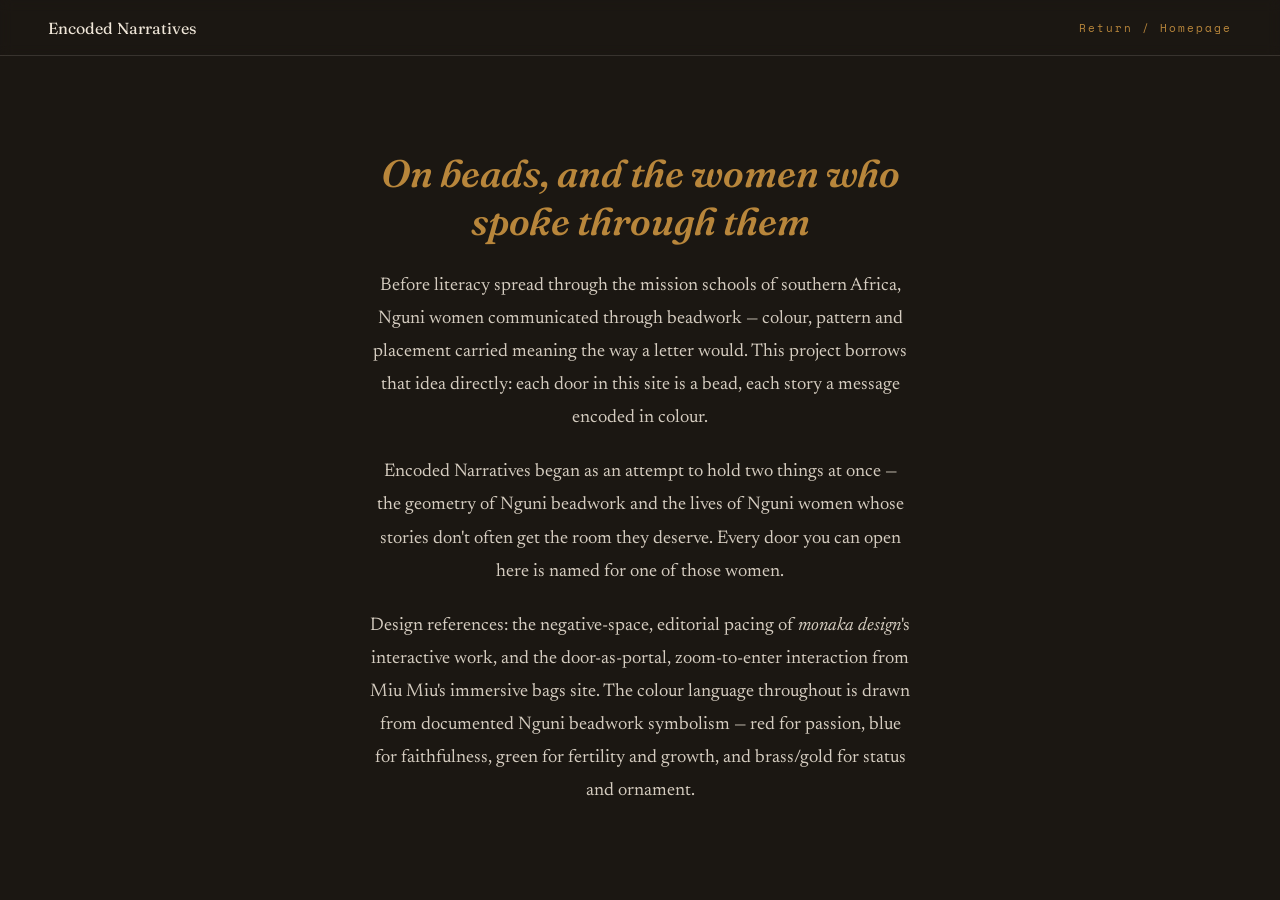
==== learn-more.html @ aef72f62 "first commit" ====
<!DOCTYPE html>
<html lang="en">
<head>
<meta charset="UTF-8">
<meta name="viewport" content="width=device-width, initial-scale=1.0">
<title>Encoded Narratives — Learn More</title>
<link rel="stylesheet" href="css/style.css">
</head>
<body class="learn-page">

  <div class="story-topbar">
    <div class="site-mark">Encoded Narratives</div>
    <a href="index.html" class="return-link">Return / Homepage</a>
  </div>

  <div class="learn-content">
    <div class="learn-inner">
      <h1>On beads, and the women who spoke through them</h1>

      <p>
        Before literacy spread through the mission schools of southern Africa,
        Nguni women communicated through beadwork — colour, pattern and
        placement carried meaning the way a letter would. This project
        borrows that idea directly: each door in this site is a bead, each
        story a message encoded in colour.
      </p>

      <p>
        <!-- Replace this paragraph with your own project statement: why
             you started this, what "encoded narratives" means to you, and
             which sources shaped your research. -->
        Encoded Narratives began as an attempt to hold two things at once —
        the geometry of Nguni beadwork and the lives of Nguni women whose
        stories don't often get the room they deserve. Every door you can
        open here is named for one of those women.
      </p>

      <p>
        Design references: the negative-space, editorial pacing of
        <em>monaka design</em>'s interactive work, and the door-as-portal,
        zoom-to-enter interaction from Miu Miu's immersive bags site. The
        colour language throughout is drawn from documented Nguni beadwork
        symbolism — red for passion, blue for faithfulness, green for
        fertility and growth, and brass/gold for status and ornament.
      </p>
    </div>
  </div>

</body>
</html>
---- css/style.css ----
/* ==========================================================================
   ENCODED NARRATIVES — core stylesheet
   Design tokens live at the top. Everything else is derived from them.
   ========================================================================== */

@import url('https://fonts.googleapis.com/css2?family=Fraunces:ital,opsz,wght@0,9..144,400;0,9..144,560;0,9..144,680;1,9..144,460&family=Newsreader:ital,wght@0,400;0,500;1,400&family=Space+Mono:wght@400;700&display=swap');

:root{
  /* ---- neutrals: parchment / hide / ink, not the generic AI cream+clay ---- */
  --ink:            #1b1712;
  --ink-soft:       #33291f;
  --parchment:      #efe6d8;
  --parchment-deep: #e2d5bd;
  --parchment-line: rgba(27, 23, 18, 0.14);
  --brass:          #b8863b;

  /* ---- accent colours, drawn from real Nguni beadwork symbolism ---- */
  --accent-red:   #a22c29;   /* passion / love */
  --accent-blue:  #26456f;   /* faithfulness / hope */
  --accent-gold:  #c68a2e;   /* status, brass ornament */
  --accent-green: #3c6b4b;   /* fertility / growth */

  /* active accent — swapped per door / per story via inline style or JS */
  --accent: var(--accent-red);
  --accent-soft: color-mix(in srgb, var(--accent) 16%, var(--parchment));

  --font-display: 'Fraunces', ui-serif, Georgia, serif;
  --font-body:    'Newsreader', ui-serif, Georgia, serif;
  --font-mono:    'Space Mono', ui-monospace, monospace;

  --ease: cubic-bezier(0.65, 0, 0.35, 1);
}

*, *::before, *::after{ box-sizing: border-box; }

html{ scroll-behavior: smooth; }

body{
  margin: 0;
  background: var(--parchment);
  color: var(--ink);
  font-family: var(--font-body);
  -webkit-font-smoothing: antialiased;
}

a{ color: inherit; text-decoration: none; }

.eyebrow{
  font-family: var(--font-mono);
  font-size: 0.72rem;
  letter-spacing: 0.22em;
  text-transform: uppercase;
}

button{
  font-family: inherit;
  background: none;
  border: none;
  cursor: pointer;
  color: inherit;
}

/* reduced motion: kill everything non-essential */
@media (prefers-reduced-motion: reduce){
  *, *::before, *::after{
    animation-duration: 0.01ms !important;
    animation-iteration-count: 1 !important;
    transition-duration: 0.01ms !important;
    scroll-behavior: auto !important;
  }
}

/* ==========================================================================
   HOMEPAGE — the hut
   ========================================================================== */

.hut-page{
  min-height: 100dvh;
  display: flex;
  flex-direction: column;
  align-items: center;
  justify-content: space-between;
  padding: clamp(1.5rem, 4vw, 3rem);
  position: relative;
  overflow: hidden;
}

.site-header{
  text-align: center;
}

.site-header .mark{
  font-family: var(--font-display);
  font-weight: 680;
  font-size: clamp(1.4rem, 3vw, 2rem);
  letter-spacing: 0.02em;
}

.site-header .eyebrow{
  margin-top: 0.35rem;
  color: var(--ink-soft);
}

/* ---- the hut + door composition ---- */
.hut-stage{
  flex: 1;
  width: 100%;
  display: flex;
  align-items: center;
  justify-content: center;
  gap: clamp(1rem, 5vw, 4rem);
  position: relative;
}

.nav-arrow{
  width: 3rem;
  height: 3rem;
  flex: none;
  border: 1px solid var(--parchment-line);
  border-radius: 50%;
  display: grid;
  place-items: center;
  transition: border-color 0.3s var(--ease), transform 0.2s var(--ease), background 0.3s var(--ease);
  z-index: 5;
}
.nav-arrow:hover{
  border-color: var(--accent);
  background: var(--accent-soft);
  transform: translateY(-2px);
}
.nav-arrow svg{ width: 1.1rem; height: 1.1rem; stroke: var(--ink); transition: stroke 0.3s var(--ease); }
.nav-arrow:hover svg{ stroke: var(--accent); }

.hut{
  position: relative;
  width: min(60vw, 460px);
  aspect-ratio: 4 / 3.4;
  transition: filter 0.4s var(--ease);
}

.hut-roof{
  position: absolute;
  top: 0; left: 50%;
  transform: translateX(-50%);
  width: 108%;
  height: 46%;
  background: var(--ink);
  clip-path: polygon(50% 0%, 100% 100%, 0% 100%);
}

/* beadwork frieze band along the roofline — repeating triangle motif */
.hut-roof::after{
  content: "";
  position: absolute;
  left: 50%; bottom: -0.6rem;
  transform: translateX(-50%);
  width: 62%;
  height: 0.6rem;
  background-image: linear-gradient(135deg, var(--accent) 25%, transparent 25%),
                     linear-gradient(225deg, var(--accent) 25%, transparent 25%);
  background-size: 1rem 0.6rem;
  background-position: 0 0, 0 0;
  opacity: 0.9;
  transition: background-image 0.4s var(--ease);
}

.hut-body{
  position: absolute;
  bottom: 0; left: 50%;
  transform: translateX(-50%);
  width: 84%;
  height: 58%;
  background: var(--ink-soft);
  border-radius: 4px 4px 10px 10px;
}

.door-wrap{
  position: absolute;
  bottom: 0; left: 50%;
  transform: translateX(-50%);
  width: 34%;
  height: 66%;
  z-index: 3;
}

.door{
  position: relative;
  width: 100%;
  height: 100%;
  background: var(--parchment);
  border-radius: 3px 3px 6px 6px;
  display: flex;
  align-items: flex-end;
  justify-content: center;
  padding-bottom: 1rem;
  border: 3px solid var(--accent);
  box-shadow: 0 0 0 6px rgba(0,0,0,0.02) inset;
  transition: border-color 0.5s var(--ease), transform 0.5s var(--ease), box-shadow 0.4s var(--ease);
}

.door:hover{ box-shadow: 0 0 0 6px var(--accent-soft) inset; }

.door .enter-label{
  font-family: var(--font-mono);
  font-size: 0.7rem;
  letter-spacing: 0.2em;
  color: var(--accent);
  transition: color 0.5s var(--ease);
}

/* vertical beadwork trim running down each side of the door */
.door::before, .door::after{
  content: "";
  position: absolute;
  top: 0.5rem; bottom: 0.5rem;
  width: 0.4rem;
  background-image: repeating-linear-gradient(
    to bottom,
    var(--accent) 0, var(--accent) 0.4rem,
    transparent 0.4rem, transparent 0.8rem
  );
  transition: background-image 0.5s var(--ease);
}
.door::before{ left: 0.5rem; }
.door::after{ right: 0.5rem; }

.story-caption{
  text-align: center;
  min-height: 4.5rem;
}
.story-caption .figure-name{
  font-family: var(--font-display);
  font-style: italic;
  font-size: clamp(1.1rem, 2.4vw, 1.5rem);
  color: var(--accent);
  transition: color 0.5s var(--ease);
}
.story-caption .figure-blurb{
  margin-top: 0.35rem;
  font-size: 0.95rem;
  color: var(--ink-soft);
  max-width: 32ch;
  margin-inline: auto;
}

.site-footer{ text-align: center; }
.learn-more-link{
  font-family: var(--font-mono);
  font-size: 0.72rem;
  letter-spacing: 0.2em;
  border-bottom: 1px solid var(--parchment-line);
  padding-bottom: 0.15rem;
  transition: border-color 0.3s var(--ease), color 0.3s var(--ease);
}
.learn-more-link:hover{ border-color: var(--ink); }

/* ---- the "walk through the door" transition overlay ---- */
.door-overlay{
  position: fixed;
  inset: 0;
  background: var(--accent);
  opacity: 0;
  pointer-events: none;
  z-index: 50;
  transition: opacity 0.55s var(--ease);
}
.hut-page.is-entering .door-overlay{ opacity: 1; pointer-events: all; }
.hut-page.is-entering .hut-stage{
  transform: scale(2.4);
  opacity: 0;
}
.hut-page.is-entering .hut-stage{
  transition: transform 0.6s var(--ease), opacity 0.5s var(--ease) 0.1s;
}
.hut-page.is-entering .site-header,
.hut-page.is-entering .site-footer{
  transition: opacity 0.35s var(--ease);
  opacity: 0;
}

/* ==========================================================================
   STORY PAGE
   ========================================================================== */

.story-page{ background: var(--parchment); }

.story-topbar{
  position: sticky;
  top: 0;
  z-index: 10;
  display: flex;
  align-items: center;
  justify-content: space-between;
  padding: 1.1rem clamp(1.25rem, 4vw, 3rem);
  background: color-mix(in srgb, var(--parchment) 88%, transparent);
  backdrop-filter: blur(6px);
  border-bottom: 1px solid var(--parchment-line);
}
.story-topbar .story-title{
  font-family: var(--font-display);
  font-weight: 560;
  font-size: clamp(1rem, 2vw, 1.25rem);
}
.story-topbar .return-link{
  font-family: var(--font-mono);
  font-size: 0.7rem;
  letter-spacing: 0.18em;
  color: var(--accent);
}

.story-layout{
  display: grid;
  grid-template-columns: 1fr 1fr;
  min-height: calc(100dvh - 60px);
}

@media (max-width: 860px){
  .story-layout{ grid-template-columns: 1fr; }
}

/* left column: sticky scroll-driven illustration */
.story-visual{
  order: 1;
  position: sticky;
  top: 60px;
  height: calc(100dvh - 60px);
  display: flex;
  align-items: center;
  justify-content: center;
  background: var(--ink);
  overflow: hidden;
}
@media (max-width: 860px){
  .story-visual{ position: relative; top: 0; height: 60vh; order: -1; }
}

.motif-frame{
  position: relative;
  width: min(60%, 320px);
  aspect-ratio: 1;
}
.motif-frame svg{
  position: absolute;
  inset: 0;
  width: 100%; height: 100%;
  color: var(--accent);
  opacity: 0;
  transform: scale(0.85);
  transition: opacity 0.7s var(--ease), transform 0.7s var(--ease);
}
.motif-frame svg.is-visible{
  opacity: 1;
  transform: scale(1);
}

/* right column: the text, chapter by chapter */
.story-text{
  order: 2;
  padding: clamp(1.5rem, 6vw, 5rem);
  padding-top: clamp(2rem, 8vw, 6rem);
}

.story-chapter{
  max-width: 56ch;
  margin: 0 0 clamp(5rem, 20vh, 11rem);
  opacity: 0.25;
  transform: translateY(14px);
  transition: opacity 0.6s var(--ease), transform 0.6s var(--ease);
}
.story-chapter:last-child{ margin-bottom: clamp(2rem, 8vh, 4rem); }
.story-chapter.is-visible{ opacity: 1; transform: translateY(0); }

.story-chapter .chapter-index{
  font-family: var(--font-mono);
  font-size: 0.7rem;
  letter-spacing: 0.18em;
  color: var(--accent);
  display: block;
  margin-bottom: 0.75rem;
}
.story-chapter p{
  font-size: clamp(1.05rem, 1.6vw, 1.2rem);
  line-height: 1.75;
  margin: 0;
}

.story-nextprev{
  display: flex;
  justify-content: space-between;
  gap: 1rem;
  padding: 2rem clamp(1.5rem, 6vw, 5rem) 4rem;
  border-top: 1px solid var(--parchment-line);
  font-family: var(--font-mono);
  font-size: 0.72rem;
  letter-spacing: 0.14em;
}
.story-nextprev a{ color: var(--accent); }

/* ==========================================================================
   LEARN MORE PAGE
   ========================================================================== */

.learn-page{
  min-height: 100dvh;
  background: var(--ink);
  color: var(--parchment);
  display: flex;
  flex-direction: column;
}

.learn-page .story-topbar{
  background: transparent;
  border-bottom: 1px solid rgba(239,230,216,0.14);
}
.learn-page .story-topbar .return-link{ color: var(--brass); }
.learn-page .story-topbar .site-mark{
  font-family: var(--font-display);
  font-size: 1rem;
}

.learn-content{
  flex: 1;
  display: flex;
  align-items: center;
  justify-content: center;
  padding: clamp(2rem, 8vw, 5rem);
}

.learn-inner{
  max-width: 60ch;
  text-align: center;
}
.learn-inner h1{
  font-family: var(--font-display);
  font-weight: 560;
  font-style: italic;
  font-size: clamp(1.6rem, 4vw, 2.4rem);
  margin: 0 0 1.5rem;
  color: var(--brass);
}
.learn-inner p{
  font-size: clamp(1rem, 1.6vw, 1.15rem);
  line-height: 1.8;
  margin: 0 0 1.3rem;
  color: rgba(239,230,216,0.88);
}
.learn-inner p:last-of-type{ margin-bottom: 0; }
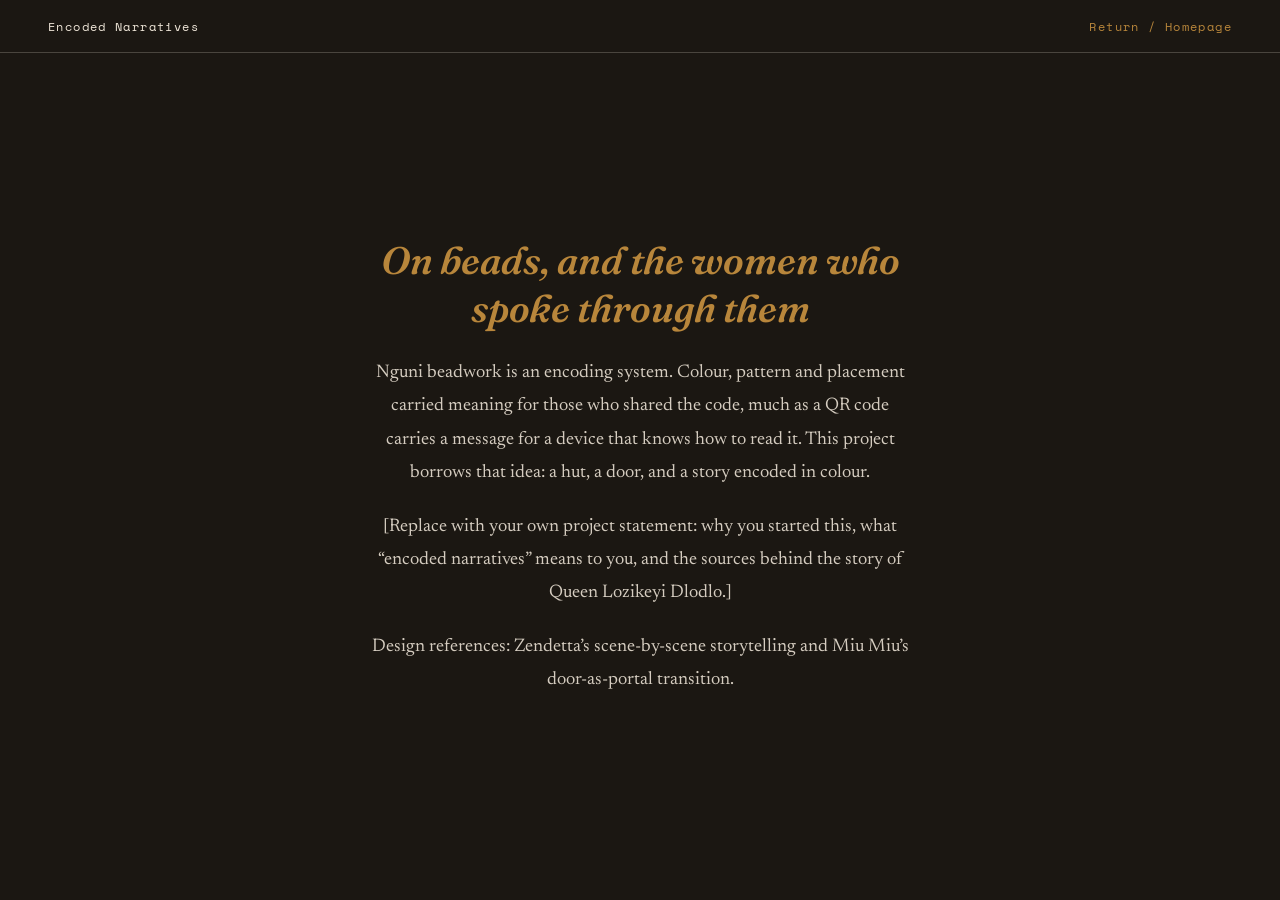
==== commit 1b0481b1: "New Version Lozikeyi" ====
--- a/learn-more.html
+++ b/learn-more.html
@@ -2,49 +2,20 @@
 <html lang="en">
 <head>
 <meta charset="UTF-8">
-<meta name="viewport" content="width=device-width, initial-scale=1.0">
-<title>Encoded Narratives — Learn More</title>
+<meta name="viewport" content="width=device-width, initial-scale=1">
+<title>Learn more · Encoded Narratives</title>
+<link rel="preconnect" href="https://fonts.googleapis.com"><link rel="preconnect" href="https://fonts.gstatic.com" crossorigin><link href="https://fonts.googleapis.com/css2?family=Fraunces:ital,opsz,wght@0,9..144,560;0,9..144,680;1,9..144,460&family=Newsreader:ital,wght@0,400;0,500;1,400&family=Space+Mono:wght@400;700&display=swap" rel="stylesheet">
 <link rel="stylesheet" href="css/style.css">
 </head>
 <body class="learn-page">
-
-  <div class="story-topbar">
-    <div class="site-mark">Encoded Narratives</div>
-    <a href="index.html" class="return-link">Return / Homepage</a>
-  </div>
-
-  <div class="learn-content">
+  <div class="learn-top"><a href="index.html">Encoded Narratives</a><a href="index.html">Return / Homepage</a></div>
+  <div class="learn-body">
     <div class="learn-inner">
       <h1>On beads, and the women who spoke through them</h1>
-
-      <p>
-        Before literacy spread through the mission schools of southern Africa,
-        Nguni women communicated through beadwork — colour, pattern and
-        placement carried meaning the way a letter would. This project
-        borrows that idea directly: each door in this site is a bead, each
-        story a message encoded in colour.
-      </p>
-
-      <p>
-        <!-- Replace this paragraph with your own project statement: why
-             you started this, what "encoded narratives" means to you, and
-             which sources shaped your research. -->
-        Encoded Narratives began as an attempt to hold two things at once —
-        the geometry of Nguni beadwork and the lives of Nguni women whose
-        stories don't often get the room they deserve. Every door you can
-        open here is named for one of those women.
-      </p>
-
-      <p>
-        Design references: the negative-space, editorial pacing of
-        <em>monaka design</em>'s interactive work, and the door-as-portal,
-        zoom-to-enter interaction from Miu Miu's immersive bags site. The
-        colour language throughout is drawn from documented Nguni beadwork
-        symbolism — red for passion, blue for faithfulness, green for
-        fertility and growth, and brass/gold for status and ornament.
-      </p>
+      <p>Nguni beadwork is an encoding system. Colour, pattern and placement carried meaning for those who shared the code, much as a QR code carries a message for a device that knows how to read it. This project borrows that idea: a hut, a door, and a story encoded in colour.</p>
+      <p>[Replace with your own project statement: why you started this, what “encoded narratives” means to you, and the sources behind the story of Queen Lozikeyi Dlodlo.]</p>
+      <p>Design references: Zendetta’s scene-by-scene storytelling and Miu Miu’s door-as-portal transition.</p>
     </div>
   </div>
-
 </body>
 </html>
--- a/css/style.css
+++ b/css/style.css
@@ -1,447 +1,163 @@
 /* ==========================================================================
-   ENCODED NARRATIVES — core stylesheet
-   Design tokens live at the top. Everything else is derived from them.
+   ENCODED NARRATIVES
    ========================================================================== */
-
-@import url('https://fonts.googleapis.com/css2?family=Fraunces:ital,opsz,wght@0,9..144,400;0,9..144,560;0,9..144,680;1,9..144,460&family=Newsreader:ital,wght@0,400;0,500;1,400&family=Space+Mono:wght@400;700&display=swap');
-
 :root{
-  /* ---- neutrals: parchment / hide / ink, not the generic AI cream+clay ---- */
-  --ink:            #1b1712;
-  --ink-soft:       #33291f;
-  --parchment:      #efe6d8;
-  --parchment-deep: #e2d5bd;
-  --parchment-line: rgba(27, 23, 18, 0.14);
-  --brass:          #b8863b;
-
-  /* ---- accent colours, drawn from real Nguni beadwork symbolism ---- */
-  --accent-red:   #a22c29;   /* passion / love */
-  --accent-blue:  #26456f;   /* faithfulness / hope */
-  --accent-gold:  #c68a2e;   /* status, brass ornament */
-  --accent-green: #3c6b4b;   /* fertility / growth */
-
-  /* active accent — swapped per door / per story via inline style or JS */
-  --accent: var(--accent-red);
-  --accent-soft: color-mix(in srgb, var(--accent) 16%, var(--parchment));
-
-  --font-display: 'Fraunces', ui-serif, Georgia, serif;
-  --font-body:    'Newsreader', ui-serif, Georgia, serif;
-  --font-mono:    'Space Mono', ui-monospace, monospace;
-
-  --ease: cubic-bezier(0.65, 0, 0.35, 1);
+  --ink:#1b1712; --ink-soft:#33291f; --parchment:#efe6d8; --brass:#b8863b;
+  --accent:#3c6b4b; --accent-lit:#7fb592;
+  --font-display:'Fraunces',ui-serif,Georgia,serif;
+  --font-body:'Newsreader',ui-serif,Georgia,serif;
+  --font-mono:'Space Mono',ui-monospace,monospace;
+  --ease:cubic-bezier(.65,0,.35,1);
+  --ui:#efe6d8; --ui-dim:rgba(239,230,216,.62); --ui-line:rgba(239,230,216,.22);
 }
-
-*, *::before, *::after{ box-sizing: border-box; }
-
-html{ scroll-behavior: smooth; }
-
-body{
-  margin: 0;
-  background: var(--parchment);
-  color: var(--ink);
-  font-family: var(--font-body);
-  -webkit-font-smoothing: antialiased;
-}
-
-a{ color: inherit; text-decoration: none; }
-
-.eyebrow{
-  font-family: var(--font-mono);
-  font-size: 0.72rem;
-  letter-spacing: 0.22em;
-  text-transform: uppercase;
-}
-
-button{
-  font-family: inherit;
-  background: none;
-  border: none;
-  cursor: pointer;
-  color: inherit;
-}
-
-/* reduced motion: kill everything non-essential */
-@media (prefers-reduced-motion: reduce){
-  *, *::before, *::after{
-    animation-duration: 0.01ms !important;
-    animation-iteration-count: 1 !important;
-    transition-duration: 0.01ms !important;
-    scroll-behavior: auto !important;
-  }
+*,*::before,*::after{box-sizing:border-box}
+html{scroll-behavior:auto}
+body{margin:0;background:var(--ink);color:var(--parchment);font-family:var(--font-body);-webkit-font-smoothing:antialiased}
+a{color:inherit;text-decoration:none}
+button{font:inherit;color:inherit;background:none;border:0;cursor:pointer;padding:0}
+:focus-visible{outline:2px solid var(--accent-lit);outline-offset:3px}
+@media (prefers-reduced-motion:reduce){
+  *,*::before,*::after{animation-duration:.01ms!important;animation-iteration-count:1!important;transition-duration:.01ms!important}
 }
 
 /* ==========================================================================
-   HOMEPAGE — the hut
+   HOMEPAGE: the hut and its door
    ========================================================================== */
-
-.hut-page{
-  min-height: 100dvh;
-  display: flex;
-  flex-direction: column;
-  align-items: center;
-  justify-content: space-between;
-  padding: clamp(1.5rem, 4vw, 3rem);
-  position: relative;
-  overflow: hidden;
-}
-
-.site-header{
-  text-align: center;
-}
-
-.site-header .mark{
-  font-family: var(--font-display);
-  font-weight: 680;
-  font-size: clamp(1.4rem, 3vw, 2rem);
-  letter-spacing: 0.02em;
-}
-
-.site-header .eyebrow{
-  margin-top: 0.35rem;
-  color: var(--ink-soft);
-}
-
-/* ---- the hut + door composition ---- */
-.hut-stage{
-  flex: 1;
-  width: 100%;
-  display: flex;
-  align-items: center;
-  justify-content: center;
-  gap: clamp(1rem, 5vw, 4rem);
-  position: relative;
-}
-
-.nav-arrow{
-  width: 3rem;
-  height: 3rem;
-  flex: none;
-  border: 1px solid var(--parchment-line);
-  border-radius: 50%;
-  display: grid;
-  place-items: center;
-  transition: border-color 0.3s var(--ease), transform 0.2s var(--ease), background 0.3s var(--ease);
-  z-index: 5;
-}
-.nav-arrow:hover{
-  border-color: var(--accent);
-  background: var(--accent-soft);
-  transform: translateY(-2px);
-}
-.nav-arrow svg{ width: 1.1rem; height: 1.1rem; stroke: var(--ink); transition: stroke 0.3s var(--ease); }
-.nav-arrow:hover svg{ stroke: var(--accent); }
-
-.hut{
-  position: relative;
-  width: min(60vw, 460px);
-  aspect-ratio: 4 / 3.4;
-  transition: filter 0.4s var(--ease);
-}
-
-.hut-roof{
-  position: absolute;
-  top: 0; left: 50%;
-  transform: translateX(-50%);
-  width: 108%;
-  height: 46%;
-  background: var(--ink);
-  clip-path: polygon(50% 0%, 100% 100%, 0% 100%);
-}
-
-/* beadwork frieze band along the roofline — repeating triangle motif */
-.hut-roof::after{
-  content: "";
-  position: absolute;
-  left: 50%; bottom: -0.6rem;
-  transform: translateX(-50%);
-  width: 62%;
-  height: 0.6rem;
-  background-image: linear-gradient(135deg, var(--accent) 25%, transparent 25%),
-                     linear-gradient(225deg, var(--accent) 25%, transparent 25%);
-  background-size: 1rem 0.6rem;
-  background-position: 0 0, 0 0;
-  opacity: 0.9;
-  transition: background-image 0.4s var(--ease);
-}
-
-.hut-body{
-  position: absolute;
-  bottom: 0; left: 50%;
-  transform: translateX(-50%);
-  width: 84%;
-  height: 58%;
-  background: var(--ink-soft);
-  border-radius: 4px 4px 10px 10px;
-}
-
-.door-wrap{
-  position: absolute;
-  bottom: 0; left: 50%;
-  transform: translateX(-50%);
-  width: 34%;
-  height: 66%;
-  z-index: 3;
-}
-
-.door{
-  position: relative;
-  width: 100%;
-  height: 100%;
-  background: var(--parchment);
-  border-radius: 3px 3px 6px 6px;
-  display: flex;
-  align-items: flex-end;
-  justify-content: center;
-  padding-bottom: 1rem;
-  border: 3px solid var(--accent);
-  box-shadow: 0 0 0 6px rgba(0,0,0,0.02) inset;
-  transition: border-color 0.5s var(--ease), transform 0.5s var(--ease), box-shadow 0.4s var(--ease);
-}
-
-.door:hover{ box-shadow: 0 0 0 6px var(--accent-soft) inset; }
-
-.door .enter-label{
-  font-family: var(--font-mono);
-  font-size: 0.7rem;
-  letter-spacing: 0.2em;
-  color: var(--accent);
-  transition: color 0.5s var(--ease);
-}
-
-/* vertical beadwork trim running down each side of the door */
-.door::before, .door::after{
-  content: "";
-  position: absolute;
-  top: 0.5rem; bottom: 0.5rem;
-  width: 0.4rem;
-  background-image: repeating-linear-gradient(
-    to bottom,
-    var(--accent) 0, var(--accent) 0.4rem,
-    transparent 0.4rem, transparent 0.8rem
-  );
-  transition: background-image 0.5s var(--ease);
-}
-.door::before{ left: 0.5rem; }
-.door::after{ right: 0.5rem; }
-
-.story-caption{
-  text-align: center;
-  min-height: 4.5rem;
-}
-.story-caption .figure-name{
-  font-family: var(--font-display);
-  font-style: italic;
-  font-size: clamp(1.1rem, 2.4vw, 1.5rem);
-  color: var(--accent);
-  transition: color 0.5s var(--ease);
-}
-.story-caption .figure-blurb{
-  margin-top: 0.35rem;
-  font-size: 0.95rem;
-  color: var(--ink-soft);
-  max-width: 32ch;
-  margin-inline: auto;
-}
-
-.site-footer{ text-align: center; }
-.learn-more-link{
-  font-family: var(--font-mono);
-  font-size: 0.72rem;
-  letter-spacing: 0.2em;
-  border-bottom: 1px solid var(--parchment-line);
-  padding-bottom: 0.15rem;
-  transition: border-color 0.3s var(--ease), color 0.3s var(--ease);
-}
-.learn-more-link:hover{ border-color: var(--ink); }
-
-/* ---- the "walk through the door" transition overlay ---- */
-.door-overlay{
-  position: fixed;
-  inset: 0;
-  background: var(--accent);
-  opacity: 0;
-  pointer-events: none;
-  z-index: 50;
-  transition: opacity 0.55s var(--ease);
-}
-.hut-page.is-entering .door-overlay{ opacity: 1; pointer-events: all; }
-.hut-page.is-entering .hut-stage{
-  transform: scale(2.4);
-  opacity: 0;
-}
-.hut-page.is-entering .hut-stage{
-  transition: transform 0.6s var(--ease), opacity 0.5s var(--ease) 0.1s;
-}
-.hut-page.is-entering .site-header,
-.hut-page.is-entering .site-footer{
-  transition: opacity 0.35s var(--ease);
-  opacity: 0;
-}
+.hut-page{min-height:100dvh;display:flex;flex-direction:column;align-items:center;justify-content:space-between;
+  padding:clamp(1.5rem,4vw,3rem);background:#efe6d8;color:var(--ink);overflow:hidden;position:relative}
+.hut-page .mark{font-family:var(--font-display);font-weight:650;font-size:clamp(1.5rem,3.2vw,2.2rem);text-align:center}
+.hut-page .sub{font-family:var(--font-mono);font-size:.72rem;letter-spacing:.16em;text-align:center;margin-top:.4rem;color:var(--ink-soft)}
+.hut-stage{flex:1;width:100%;display:grid;place-items:center}
+.hut{position:relative;width:min(62vw,440px);aspect-ratio:4/3.4}
+.hut-roof{position:absolute;top:0;left:50%;transform:translateX(-50%);width:108%;height:46%;background:var(--ink);clip-path:polygon(50% 0,100% 100%,0 100%)}
+.hut-roof::after{content:"";position:absolute;left:50%;bottom:-.6rem;transform:translateX(-50%);width:62%;height:.6rem;
+  background:linear-gradient(135deg,var(--accent) 25%,transparent 25%),linear-gradient(225deg,var(--accent) 25%,transparent 25%);background-size:1rem .6rem}
+.hut-body{position:absolute;bottom:0;left:50%;transform:translateX(-50%);width:84%;height:58%;background:var(--ink-soft);border-radius:4px 4px 10px 10px}
+.door{position:absolute;bottom:0;left:50%;transform:translateX(-50%);width:34%;height:66%;background:#efe6d8;border:3px solid var(--accent);
+  border-radius:3px 3px 6px 6px;display:flex;align-items:flex-end;justify-content:center;padding-bottom:1rem;cursor:pointer;transition:box-shadow .4s var(--ease)}
+.door:hover{box-shadow:inset 0 0 0 6px rgba(60,107,75,.18)}
+.door span{font-family:var(--font-mono);font-size:.72rem;letter-spacing:.2em;color:var(--accent)}
+.door::before,.door::after{content:"";position:absolute;top:.5rem;bottom:.5rem;width:.4rem;
+  background:repeating-linear-gradient(to bottom,var(--accent) 0,var(--accent) .4rem,transparent .4rem,transparent .8rem)}
+.door::before{left:.5rem}.door::after{right:.5rem}
+.hut-caption{text-align:center;min-height:4.2rem}
+.hut-caption .name{font-family:var(--font-display);font-style:italic;font-size:clamp(1.2rem,2.6vw,1.6rem);color:var(--accent)}
+.hut-caption .blurb{margin:.35rem auto 0;max-width:34ch;color:var(--ink-soft)}
+.hut-foot a{font-family:var(--font-mono);font-size:.72rem;letter-spacing:.18em;border-bottom:1px solid rgba(27,23,18,.3)}
+.door-overlay{position:fixed;inset:0;background:var(--accent);opacity:0;pointer-events:none;z-index:50;transition:opacity .55s var(--ease)}
+.hut-page.is-entering .door-overlay{opacity:1;pointer-events:all}
+.hut-page.is-entering .hut-stage{transform:scale(2.4);opacity:0;transition:transform .6s var(--ease),opacity .5s var(--ease) .1s}
+.hut-page.is-entering header,.hut-page.is-entering .hut-caption,.hut-page.is-entering .hut-foot{opacity:0;transition:opacity .3s}
 
 /* ==========================================================================
-   STORY PAGE
+   STORY STAGE
    ========================================================================== */
+.story-page{background:var(--ink)}
+.story-page.intro-open{overflow:hidden}
+.story-page.has-cursor,.story-page.has-cursor button,.story-page.has-cursor a{cursor:none}
+#stage{position:fixed;inset:0;overflow:hidden;touch-action:pan-y;cursor:grab}
+.dragging #stage{cursor:grabbing}
+#spacer{width:1px;pointer-events:none}
 
-.story-page{ background: var(--parchment); }
+.scene{position:absolute;inset:0;pointer-events:none;visibility:hidden;color:var(--txt)}
+.scene[data-tone=dark]{--txt:#efe6d8}
+.scene[data-tone=light]{--txt:#1b1712}
+.scene .mood-bg{position:absolute;inset:0;background:var(--mood)}
+.layer{position:absolute;inset:0;will-change:transform}
+img[hidden]{display:none!important}
+.layer img{width:100%;height:100%;object-fit:cover;display:block}
+.piece{position:absolute;opacity:0;will-change:transform,opacity}
+.piece img{width:100%;height:auto;display:block}
+.piece.float .inner{animation:drift 6s ease-in-out infinite alternate}
+@keyframes drift{to{transform:translateY(-14px) rotate(2deg)}}
 
-.story-topbar{
-  position: sticky;
-  top: 0;
-  z-index: 10;
-  display: flex;
-  align-items: center;
-  justify-content: space-between;
-  padding: 1.1rem clamp(1.25rem, 4vw, 3rem);
-  background: color-mix(in srgb, var(--parchment) 88%, transparent);
-  backdrop-filter: blur(6px);
-  border-bottom: 1px solid var(--parchment-line);
-}
-.story-topbar .story-title{
-  font-family: var(--font-display);
-  font-weight: 560;
-  font-size: clamp(1rem, 2vw, 1.25rem);
-}
-.story-topbar .return-link{
-  font-family: var(--font-mono);
-  font-size: 0.7rem;
-  letter-spacing: 0.18em;
-  color: var(--accent);
-}
+/* placeholders: shown only where a drawing hasn't been added yet */
+.ph{font-family:var(--font-mono);font-size:.68rem;line-height:1.5;letter-spacing:.06em;text-align:center;padding:.8rem;
+  border:1.5px dashed currentColor;opacity:.5;display:grid;place-items:center;color:var(--txt)}
+.layer .ph{position:absolute;left:46%;top:14%;width:48%;height:40%}
+.layer.fg .ph{left:4%;top:60%;width:30%;height:20%}
+.piece .ph{aspect-ratio:4/5;width:100%}
 
-.story-layout{
-  display: grid;
-  grid-template-columns: 1fr 1fr;
-  min-height: calc(100dvh - 60px);
-}
+.scrim{position:absolute;inset:0;background:linear-gradient(to top,color-mix(in srgb,var(--mood) 92%,transparent) 0%,color-mix(in srgb,var(--mood) 70%,transparent) 28%,transparent 62%)}
+.scene[data-art=C] .scrim{display:none}
+.tint{position:absolute;inset:0;background:#000;opacity:0}
+.flash{position:absolute;inset:0;background:#fff;opacity:0}
+.rings{position:absolute;inset:0}
+.rings i{position:absolute;left:50%;top:60%;width:40vmin;height:40vmin;margin:-20vmin 0 0 -20vmin;border:2px solid var(--accent-lit);border-radius:50%;opacity:0}
 
-@media (max-width: 860px){
-  .story-layout{ grid-template-columns: 1fr; }
-}
+.caption{position:absolute;left:clamp(1.25rem,7vw,6rem);bottom:clamp(4.5rem,13vh,8rem);width:min(36rem,86vw)}
+.cap-eyebrow{font-family:var(--font-mono);font-size:.7rem;letter-spacing:.14em;opacity:.7;margin-bottom:.7rem}
+.caption h2{font-family:var(--font-display);font-weight:680;font-size:clamp(1.7rem,4vw,3rem);line-height:1.05;margin:0 0 1rem}
+.cap-text p{margin:0 0 .8em;font-size:clamp(1rem,1.45vw,1.18rem);line-height:1.62}
+.cap-text .sent{transition:opacity .2s}
+.counter{margin-top:1rem;font-family:var(--font-display);font-weight:680;font-size:clamp(2rem,5vw,3.4rem);line-height:1}
+.counter small{display:block;font-family:var(--font-mono);font-weight:400;font-size:.7rem;letter-spacing:.12em;margin-top:.4rem;opacity:.7}
+.listen-cc-off .caption{opacity:0!important}
 
-/* left column: sticky scroll-driven illustration */
-.story-visual{
-  order: 1;
-  position: sticky;
-  top: 60px;
-  height: calc(100dvh - 60px);
-  display: flex;
-  align-items: center;
-  justify-content: center;
-  background: var(--ink);
-  overflow: hidden;
-}
-@media (max-width: 860px){
-  .story-visual{ position: relative; top: 0; height: 60vh; order: -1; }
-}
+.route{position:absolute;inset:0;width:100%;height:100%}
+.route path{fill:none;stroke:var(--accent);stroke-width:4;stroke-linecap:round;stroke-linejoin:round;stroke-dasharray:1;stroke-dashoffset:1}
+.route-dot{position:absolute;width:.8rem;height:.8rem;margin:-.4rem;border-radius:50%;background:var(--accent);opacity:0;transition:opacity .3s}
+.route-dot span{position:absolute;left:1.1rem;top:-.1rem;white-space:nowrap;font-family:var(--font-mono);font-size:.72rem;letter-spacing:.08em;color:var(--txt)}
+.route-dot.on{opacity:1}
 
-.motif-frame{
-  position: relative;
-  width: min(60%, 320px);
-  aspect-ratio: 1;
-}
-.motif-frame svg{
-  position: absolute;
-  inset: 0;
-  width: 100%; height: 100%;
-  color: var(--accent);
-  opacity: 0;
-  transform: scale(0.85);
-  transition: opacity 0.7s var(--ease), transform 0.7s var(--ease);
-}
-.motif-frame svg.is-visible{
-  opacity: 1;
-  transform: scale(1);
-}
+/* chrome: top bar, marker, bottom bar */
+.topbar,.bottombar{position:fixed;left:0;right:0;z-index:20;display:flex;align-items:center;gap:1.4rem;padding:1rem clamp(1rem,3vw,2rem);color:var(--ui);font-family:var(--font-mono);font-size:.72rem;letter-spacing:.1em;transition:color .5s}
+.topbar{top:0}.bottombar{bottom:0}
+.tb-right{margin-left:auto}
+.topbar button,.topbar a,.bottombar button{padding:.35rem 0;border-bottom:1px solid transparent}
+.topbar button:hover,.topbar a:hover,.bottombar button:hover{border-color:var(--ui)}
+.topbar [aria-pressed=true]{border-color:var(--ui)}
+.seg{display:flex;gap:1rem}
+#narrNote{opacity:.75;margin:0 auto 0 0}
+#sceneCount{margin-left:auto;opacity:.6}
+body[data-tone=dark]{--ui:#efe6d8}
+body[data-tone=light]{--ui:#1b1712}
 
-/* right column: the text, chapter by chapter */
-.story-text{
-  order: 2;
-  padding: clamp(1.5rem, 6vw, 5rem);
-  padding-top: clamp(2rem, 8vw, 6rem);
-}
+#marker{position:fixed;right:clamp(1rem,2.4vw,2rem);top:50%;transform:translateY(-50%);z-index:20;display:flex;flex-direction:column;align-items:flex-end;gap:.8rem;color:var(--ui);transition:color .5s;pointer-events:none}
+#mLabel{font-family:var(--font-mono);font-size:.72rem;letter-spacing:.1em;text-align:right;max-width:11rem}
+#mTrack{position:relative;width:2px;height:38vh;background:color-mix(in srgb,var(--ui) 25%,transparent)}
+#mFill{position:absolute;left:0;top:0;width:2px;height:0;background:var(--ui)}
+#mBead{position:absolute;left:50%;top:0;width:.75rem;height:.75rem;margin:-.375rem 0 0 -.375rem;border-radius:50%;background:var(--accent-lit);border:2px solid var(--ui)}
+#mTrack b{position:absolute;left:-4px;width:10px;height:2px;background:var(--ui)}
 
-.story-chapter{
-  max-width: 56ch;
-  margin: 0 0 clamp(5rem, 20vh, 11rem);
-  opacity: 0.25;
-  transform: translateY(14px);
-  transition: opacity 0.6s var(--ease), transform 0.6s var(--ease);
-}
-.story-chapter:last-child{ margin-bottom: clamp(2rem, 8vh, 4rem); }
-.story-chapter.is-visible{ opacity: 1; transform: translateY(0); }
+/* chapters overlay */
+.overlay{position:fixed;inset:0;z-index:40;background:rgba(27,23,18,.96);color:var(--parchment);display:grid;place-items:center;padding:2rem;overflow:auto}
+.overlay[hidden]{display:none}
+.ch-list{display:grid;gap:1.2rem;width:min(40rem,100%)}
+.ch-item{text-align:left;padding:1.2rem 1.4rem;border:1px solid var(--ui-line);border-left:4px solid var(--accent-lit);transition:background .3s}
+.ch-item:hover{background:rgba(239,230,216,.07)}
+.ch-item .n{font-family:var(--font-mono);font-size:.7rem;letter-spacing:.14em;opacity:.7}
+.ch-item .t{font-family:var(--font-display);font-size:1.5rem;font-weight:650;margin:.2rem 0}
+.ch-item .p{font-family:var(--font-mono);font-size:.72rem;opacity:.7}
+.ch-item .b{margin-top:.5rem;color:var(--ui-dim)}
+.overlay .close{position:absolute;top:1.2rem;right:1.6rem;font-family:var(--font-mono);font-size:.78rem;letter-spacing:.1em}
 
-.story-chapter .chapter-index{
-  font-family: var(--font-mono);
-  font-size: 0.7rem;
-  letter-spacing: 0.18em;
-  color: var(--accent);
-  display: block;
-  margin-bottom: 0.75rem;
-}
-.story-chapter p{
-  font-size: clamp(1.05rem, 1.6vw, 1.2rem);
-  line-height: 1.75;
-  margin: 0;
-}
+/* intro gate */
+.intro{position:fixed;inset:0;z-index:60;background:var(--ink);color:var(--parchment);display:grid;place-items:center;text-align:center;padding:2rem;transition:opacity .7s var(--ease)}
+.intro.gone{opacity:0;pointer-events:none}
+.intro h1{font-family:var(--font-display);font-weight:700;font-size:clamp(2.6rem,9vw,6rem);margin:0;line-height:1}
+.intro .sub{font-family:var(--font-mono);font-size:.78rem;letter-spacing:.16em;margin:1rem 0 2.6rem;color:var(--brass)}
+.choices{display:grid;grid-template-columns:repeat(2,minmax(0,16rem));gap:1.2rem;justify-content:center}
+.choice{text-align:left;padding:1.3rem;border:1px solid var(--ui-line);transition:background .3s,border-color .3s}
+.choice:hover{background:rgba(239,230,216,.08);border-color:var(--accent-lit)}
+.choice b{display:block;font-family:var(--font-display);font-size:1.5rem;margin-bottom:.4rem}
+.choice span{color:var(--ui-dim);font-size:.98rem;line-height:1.5}
+.intro .hint{margin-top:2rem;font-family:var(--font-mono);font-size:.72rem;letter-spacing:.1em;opacity:.6}
+@media (max-width:640px){.choices{grid-template-columns:1fr}.topbar{gap:.8rem;flex-wrap:wrap}#marker{display:none}}
 
-.story-nextprev{
-  display: flex;
-  justify-content: space-between;
-  gap: 1rem;
-  padding: 2rem clamp(1.5rem, 6vw, 5rem) 4rem;
-  border-top: 1px solid var(--parchment-line);
-  font-family: var(--font-mono);
-  font-size: 0.72rem;
-  letter-spacing: 0.14em;
-}
-.story-nextprev a{ color: var(--accent); }
+/* cursor: a ring with a short trail of beads */
+.cursor-ring,.cursor-bead{position:fixed;left:0;top:0;pointer-events:none;z-index:70;border-radius:50%}
+.cursor-ring{width:2.2rem;height:2.2rem;margin:-1.1rem;border:1.5px solid var(--accent-lit);box-shadow:0 0 0 1px rgba(0,0,0,.15);transition:width .25s,height .25s,margin .25s,background .25s}
+.cursor-ring.hot{width:3.2rem;height:3.2rem;margin:-1.6rem;background:rgba(127,181,146,.18)}
+.cursor-bead{width:.42rem;height:.42rem;margin:-.21rem;background:var(--accent-lit);opacity:calc(.8 - var(--k)*.12)}
 
 /* ==========================================================================
-   LEARN MORE PAGE
+   LEARN MORE
    ========================================================================== */
-
-.learn-page{
-  min-height: 100dvh;
-  background: var(--ink);
-  color: var(--parchment);
-  display: flex;
-  flex-direction: column;
-}
-
-.learn-page .story-topbar{
-  background: transparent;
-  border-bottom: 1px solid rgba(239,230,216,0.14);
-}
-.learn-page .story-topbar .return-link{ color: var(--brass); }
-.learn-page .story-topbar .site-mark{
-  font-family: var(--font-display);
-  font-size: 1rem;
-}
-
-.learn-content{
-  flex: 1;
-  display: flex;
-  align-items: center;
-  justify-content: center;
-  padding: clamp(2rem, 8vw, 5rem);
-}
-
-.learn-inner{
-  max-width: 60ch;
-  text-align: center;
-}
-.learn-inner h1{
-  font-family: var(--font-display);
-  font-weight: 560;
-  font-style: italic;
-  font-size: clamp(1.6rem, 4vw, 2.4rem);
-  margin: 0 0 1.5rem;
-  color: var(--brass);
-}
-.learn-inner p{
-  font-size: clamp(1rem, 1.6vw, 1.15rem);
-  line-height: 1.8;
-  margin: 0 0 1.3rem;
-  color: rgba(239,230,216,0.88);
-}
-.learn-inner p:last-of-type{ margin-bottom: 0; }
+.learn-page{min-height:100dvh;display:flex;flex-direction:column}
+.learn-top{display:flex;justify-content:space-between;padding:1.1rem clamp(1.25rem,4vw,3rem);border-bottom:1px solid var(--ui-line);font-family:var(--font-mono);font-size:.72rem;letter-spacing:.12em}
+.learn-top a:last-child{color:var(--brass)}
+.learn-body{flex:1;display:grid;place-items:center;padding:clamp(2rem,8vw,5rem)}
+.learn-inner{max-width:60ch;text-align:center}
+.learn-inner h1{font-family:var(--font-display);font-style:italic;font-weight:560;font-size:clamp(1.6rem,4vw,2.4rem);color:var(--brass);margin:0 0 1.5rem}
+.learn-inner p{font-size:clamp(1rem,1.6vw,1.15rem);line-height:1.8;margin:0 0 1.3rem;color:rgba(239,230,216,.88)}
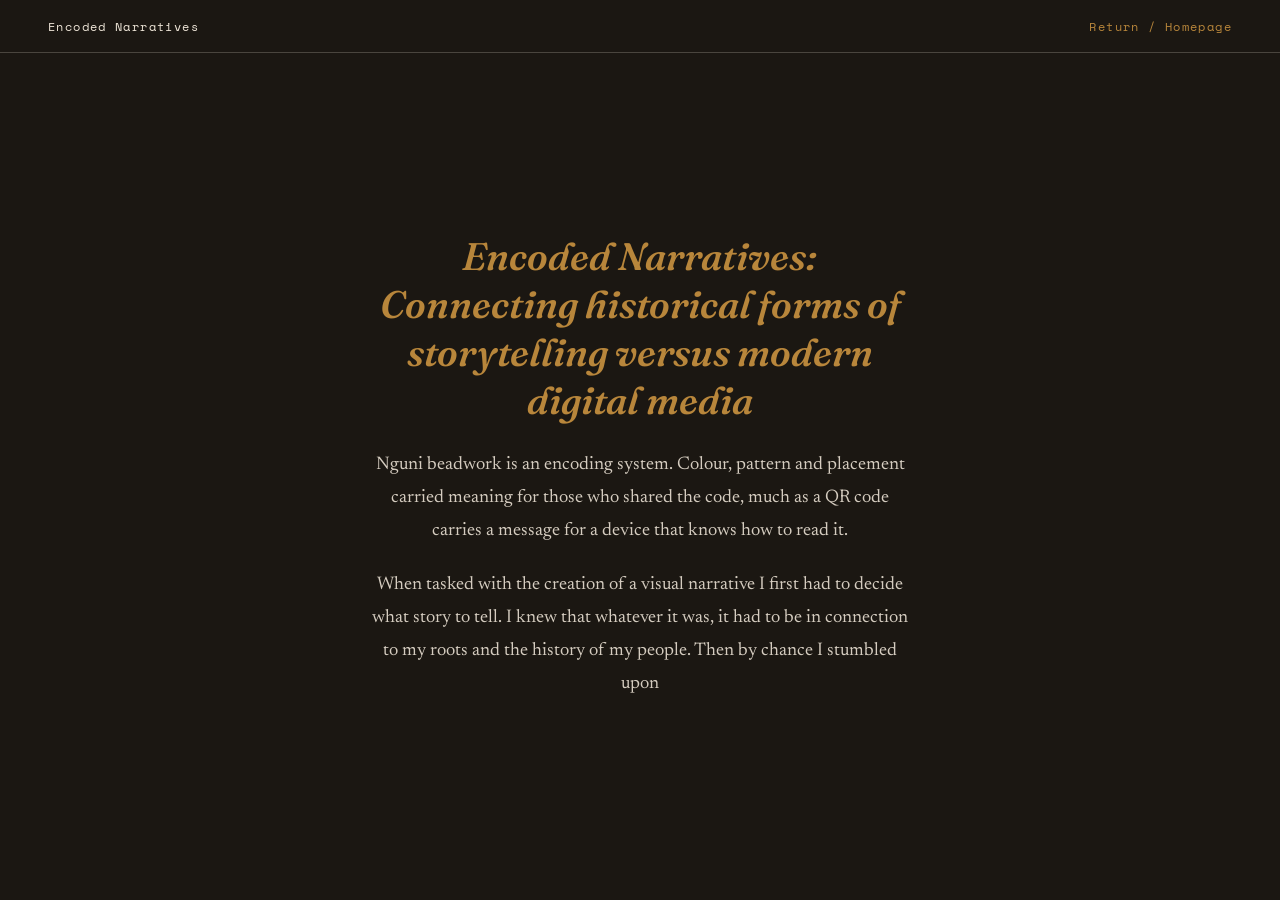
==== commit 12cb1ac8: "learn more" ====
--- a/learn-more.html
+++ b/learn-more.html
@@ -11,10 +11,10 @@
   <div class="learn-top"><a href="index.html">Encoded Narratives</a><a href="index.html">Return / Homepage</a></div>
   <div class="learn-body">
     <div class="learn-inner">
-      <h1>On beads, and the women who spoke through them</h1>
-      <p>Nguni beadwork is an encoding system. Colour, pattern and placement carried meaning for those who shared the code, much as a QR code carries a message for a device that knows how to read it. This project borrows that idea: a hut, a door, and a story encoded in colour.</p>
-      <p>[Replace with your own project statement: why you started this, what “encoded narratives” means to you, and the sources behind the story of Queen Lozikeyi Dlodlo.]</p>
-      <p>Design references: Zendetta’s scene-by-scene storytelling and Miu Miu’s door-as-portal transition.</p>
+      <h1>Encoded Narratives: Connecting historical forms of storytelling versus modern digital media</h1>
+      <p>Nguni beadwork is an encoding system. Colour, pattern and placement carried meaning for those who shared the code, much as a QR code carries a message for a device that knows how to read it.</p>
+      <p>When tasked with the creation of a visual narrative I first had to decide what story to tell. I knew that whatever it was, it had to be in connection to my roots and the history of my people. Then by chance I stumbled upon 
+      <p></p>
     </div>
   </div>
 </body>
--- a/css/style.css
+++ b/css/style.css
@@ -28,25 +28,24 @@
 .hut-page .mark{font-family:var(--font-display);font-weight:650;font-size:clamp(1.5rem,3.2vw,2.2rem);text-align:center}
 .hut-page .sub{font-family:var(--font-mono);font-size:.72rem;letter-spacing:.16em;text-align:center;margin-top:.4rem;color:var(--ink-soft)}
 .hut-stage{flex:1;width:100%;display:grid;place-items:center}
-.hut{position:relative;width:min(62vw,440px);aspect-ratio:4/3.4}
-.hut-roof{position:absolute;top:0;left:50%;transform:translateX(-50%);width:108%;height:46%;background:var(--ink);clip-path:polygon(50% 0,100% 100%,0 100%)}
-.hut-roof::after{content:"";position:absolute;left:50%;bottom:-.6rem;transform:translateX(-50%);width:62%;height:.6rem;
-  background:linear-gradient(135deg,var(--accent) 25%,transparent 25%),linear-gradient(225deg,var(--accent) 25%,transparent 25%);background-size:1rem .6rem}
-.hut-body{position:absolute;bottom:0;left:50%;transform:translateX(-50%);width:84%;height:58%;background:var(--ink-soft);border-radius:4px 4px 10px 10px}
-.door{position:absolute;bottom:0;left:50%;transform:translateX(-50%);width:34%;height:66%;background:#efe6d8;border:3px solid var(--accent);
-  border-radius:3px 3px 6px 6px;display:flex;align-items:flex-end;justify-content:center;padding-bottom:1rem;cursor:pointer;transition:box-shadow .4s var(--ease)}
-.door:hover{box-shadow:inset 0 0 0 6px rgba(60,107,75,.18)}
+.hut{--hut-h:min(clamp(400px,calc(100dvh - 19rem),720px),calc((100vw - 3rem) / 0.6606));position:relative;height:var(--hut-h);width:calc(var(--hut-h) * 0.6606)}
+.hut-art{position:absolute;inset:0;transform-origin:47.79% 70.03%}
+.hut-art img{display:block;width:100%;height:100%;user-select:none;pointer-events:none}
+/* the door: an invisible hotspot over the drawn doorway (positions are % of the drawing) */
+.door{position:absolute;left:28.16%;top:55.74%;width:39.28%;height:28.57%;
+  border-radius:50% 50% 0 0 / 30% 30% 0 0;cursor:pointer;display:flex;align-items:flex-end;justify-content:center;padding-bottom:.9rem;
+  transition:background .35s var(--ease),box-shadow .35s var(--ease)}
+.door:hover,.door:focus-visible{background:rgba(60,107,75,.16);box-shadow:inset 0 0 0 2px var(--accent)}
 .door span{font-family:var(--font-mono);font-size:.72rem;letter-spacing:.2em;color:var(--accent)}
-.door::before,.door::after{content:"";position:absolute;top:.5rem;bottom:.5rem;width:.4rem;
-  background:repeating-linear-gradient(to bottom,var(--accent) 0,var(--accent) .4rem,transparent .4rem,transparent .8rem)}
-.door::before{left:.5rem}.door::after{right:.5rem}
 .hut-caption{text-align:center;min-height:4.2rem}
 .hut-caption .name{font-family:var(--font-display);font-style:italic;font-size:clamp(1.2rem,2.6vw,1.6rem);color:var(--accent)}
 .hut-caption .blurb{margin:.35rem auto 0;max-width:34ch;color:var(--ink-soft)}
 .hut-foot a{font-family:var(--font-mono);font-size:.72rem;letter-spacing:.18em;border-bottom:1px solid rgba(27,23,18,.3)}
 .door-overlay{position:fixed;inset:0;background:var(--accent);opacity:0;pointer-events:none;z-index:50;transition:opacity .55s var(--ease)}
 .hut-page.is-entering .door-overlay{opacity:1;pointer-events:all}
-.hut-page.is-entering .hut-stage{transform:scale(2.4);opacity:0;transition:transform .6s var(--ease),opacity .5s var(--ease) .1s}
+.hut-art{transition:transform .65s var(--ease)}
+.hut-page.is-entering .hut-art{transform:scale(7)}
+.hut-page.is-entering .hut-stage{opacity:0;transition:opacity .35s var(--ease) .3s}
 .hut-page.is-entering header,.hut-page.is-entering .hut-caption,.hut-page.is-entering .hut-foot{opacity:0;transition:opacity .3s}
 
 /* ==========================================================================
@@ -63,17 +62,19 @@
 .scene[data-tone=dark]{--txt:#efe6d8}
 .scene[data-tone=light]{--txt:#1b1712}
 .scene .mood-bg{position:absolute;inset:0;background:var(--mood)}
-.layer{position:absolute;inset:0;will-change:transform}
+.layer{position:absolute;inset:0}
 img[hidden]{display:none!important}
 .layer img{width:100%;height:100%;object-fit:cover;display:block}
+.chwash{position:absolute;inset:0;background:var(--mood)}
 .piece{position:absolute;opacity:0;will-change:transform,opacity}
-.piece img{width:100%;height:auto;display:block}
+.piece img{width:100%;height:auto;display:block;max-width:none}
 .piece.float .inner{animation:drift 6s ease-in-out infinite alternate}
 @keyframes drift{to{transform:translateY(-14px) rotate(2deg)}}
 
 /* placeholders: shown only where a drawing hasn't been added yet */
 .ph{font-family:var(--font-mono);font-size:.68rem;line-height:1.5;letter-spacing:.06em;text-align:center;padding:.8rem;
   border:1.5px dashed currentColor;opacity:.5;display:grid;place-items:center;color:var(--txt)}
+.ph .fname{display:block;margin-top:.55rem;font-weight:700;letter-spacing:.02em;word-break:break-all}
 .layer .ph{position:absolute;left:46%;top:14%;width:48%;height:40%}
 .layer.fg .ph{left:4%;top:60%;width:30%;height:20%}
 .piece .ph{aspect-ratio:4/5;width:100%}
@@ -86,6 +87,7 @@
 .rings i{position:absolute;left:50%;top:60%;width:40vmin;height:40vmin;margin:-20vmin 0 0 -20vmin;border:2px solid var(--accent-lit);border-radius:50%;opacity:0}
 
 .caption{position:absolute;left:clamp(1.25rem,7vw,6rem);bottom:clamp(4.5rem,13vh,8rem);width:min(36rem,86vw)}
+.cap-brk{font-family:var(--font-mono);font-size:.8rem;letter-spacing:.35em;color:var(--accent-lit);margin-bottom:1.1rem}
 .cap-eyebrow{font-family:var(--font-mono);font-size:.7rem;letter-spacing:.14em;opacity:.7;margin-bottom:.7rem}
 .caption h2{font-family:var(--font-display);font-weight:680;font-size:clamp(1.7rem,4vw,3rem);line-height:1.05;margin:0 0 1rem}
 .cap-text p{margin:0 0 .8em;font-size:clamp(1rem,1.45vw,1.18rem);line-height:1.62}
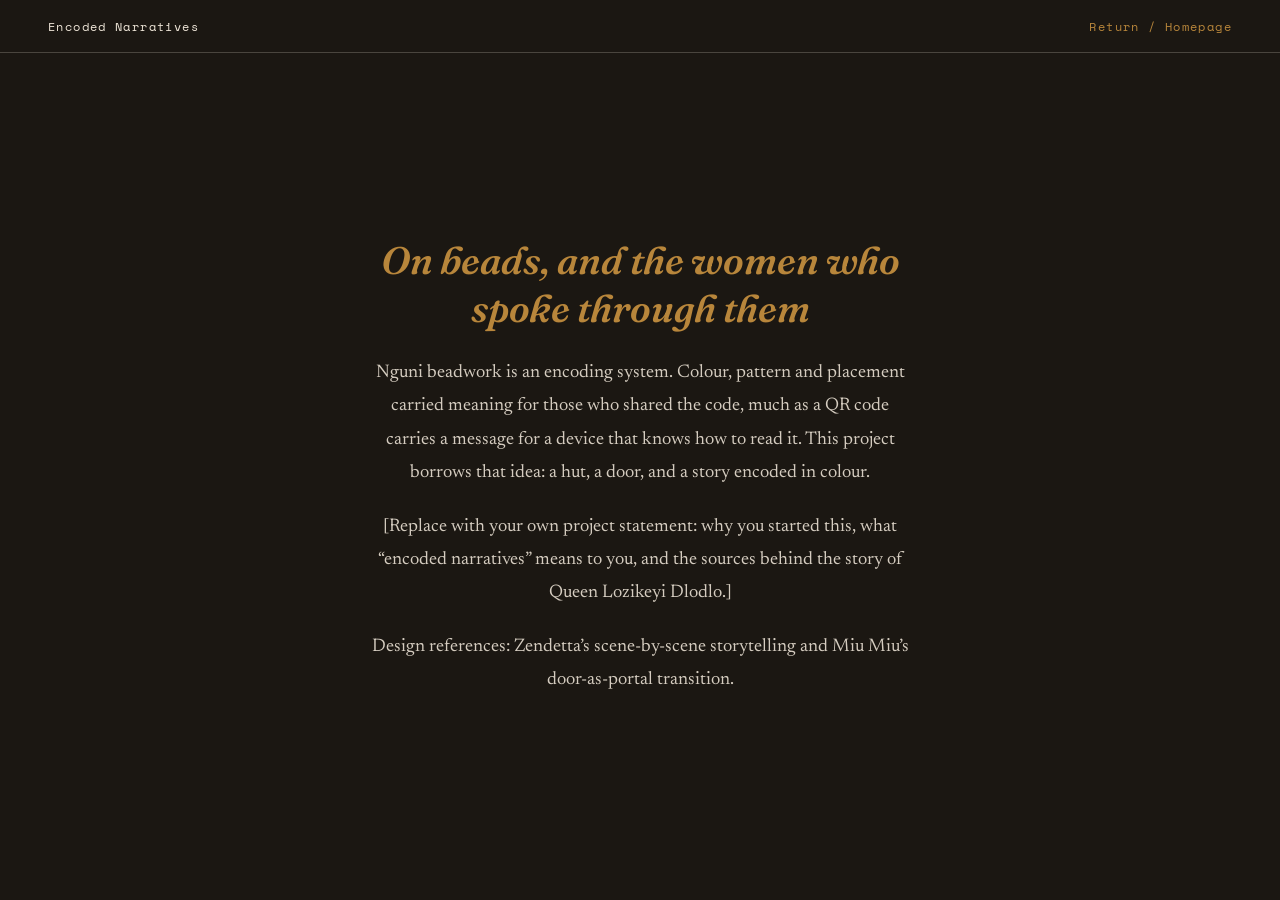
==== commit 5b08682f: "changes" ====
--- a/learn-more.html
+++ b/learn-more.html
@@ -11,10 +11,10 @@
   <div class="learn-top"><a href="index.html">Encoded Narratives</a><a href="index.html">Return / Homepage</a></div>
   <div class="learn-body">
     <div class="learn-inner">
-      <h1>Encoded Narratives: Connecting historical forms of storytelling versus modern digital media</h1>
-      <p>Nguni beadwork is an encoding system. Colour, pattern and placement carried meaning for those who shared the code, much as a QR code carries a message for a device that knows how to read it.</p>
-      <p>When tasked with the creation of a visual narrative I first had to decide what story to tell. I knew that whatever it was, it had to be in connection to my roots and the history of my people. Then by chance I stumbled upon 
-      <p></p>
+      <h1>On beads, and the women who spoke through them</h1>
+      <p>Nguni beadwork is an encoding system. Colour, pattern and placement carried meaning for those who shared the code, much as a QR code carries a message for a device that knows how to read it. This project borrows that idea: a hut, a door, and a story encoded in colour.</p>
+      <p>[Replace with your own project statement: why you started this, what “encoded narratives” means to you, and the sources behind the story of Queen Lozikeyi Dlodlo.]</p>
+      <p>Design references: Zendetta’s scene-by-scene storytelling and Miu Miu’s door-as-portal transition.</p>
     </div>
   </div>
 </body>
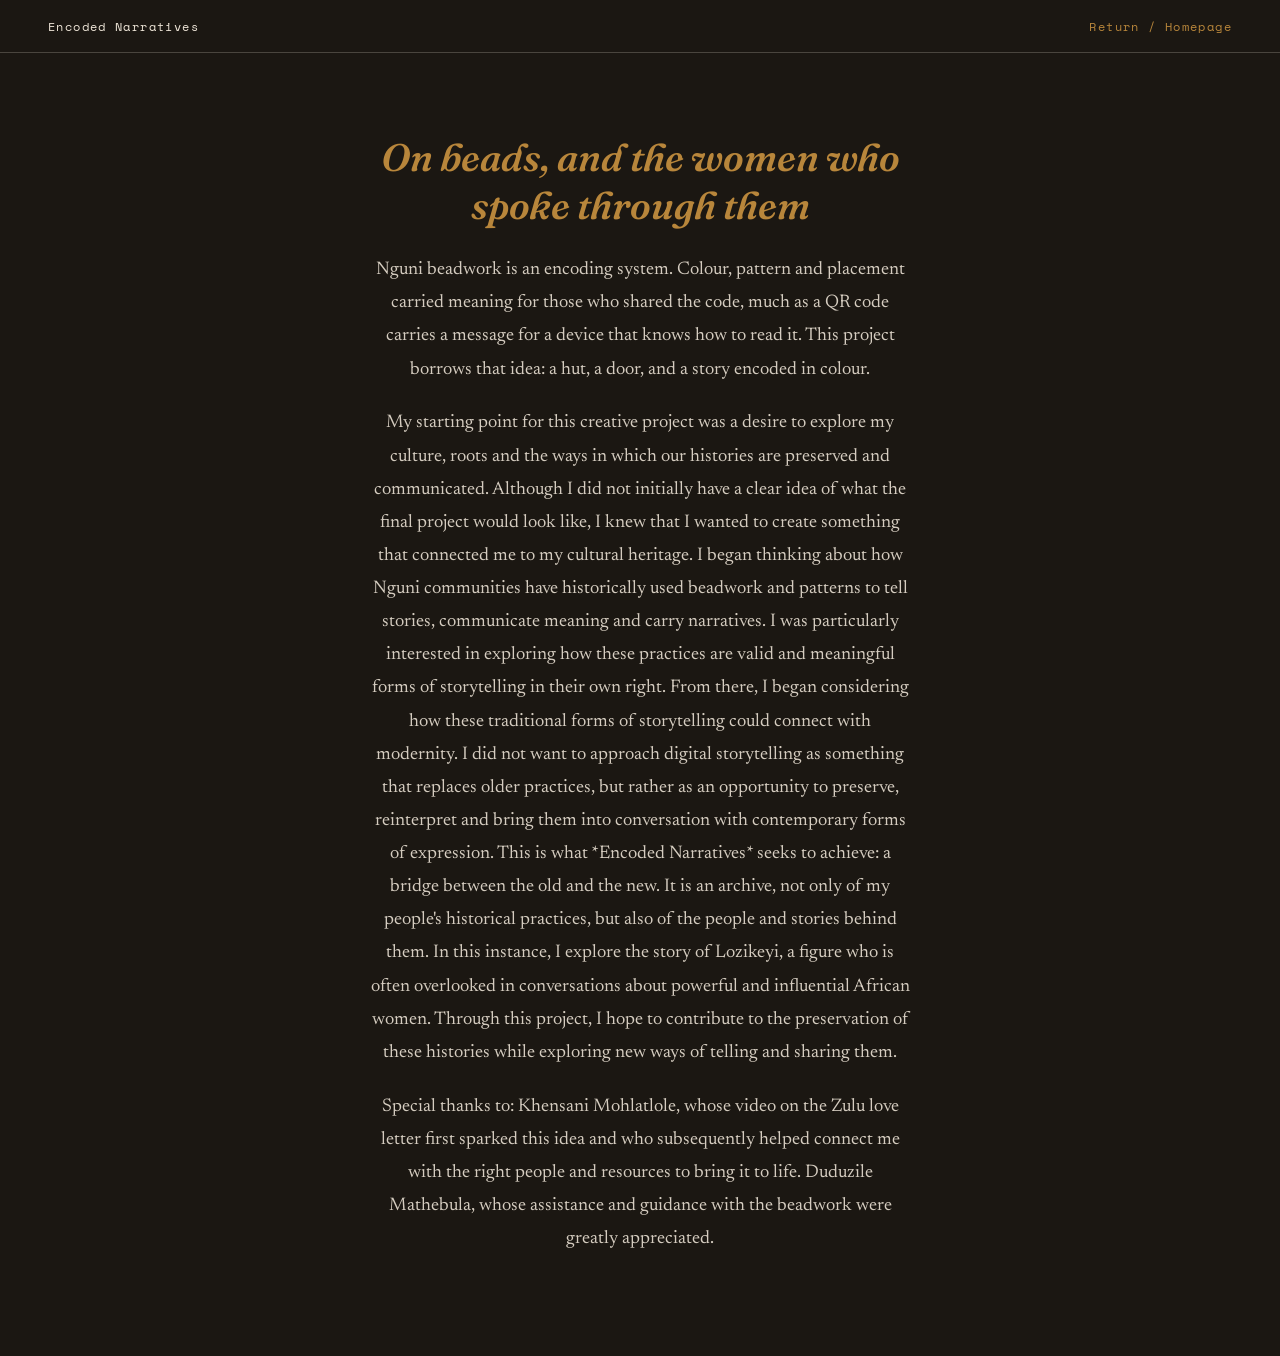
==== commit 83e93321: "learn more" ====
--- a/learn-more.html
+++ b/learn-more.html
@@ -13,8 +13,17 @@
     <div class="learn-inner">
       <h1>On beads, and the women who spoke through them</h1>
       <p>Nguni beadwork is an encoding system. Colour, pattern and placement carried meaning for those who shared the code, much as a QR code carries a message for a device that knows how to read it. This project borrows that idea: a hut, a door, and a story encoded in colour.</p>
-      <p>[Replace with your own project statement: why you started this, what “encoded narratives” means to you, and the sources behind the story of Queen Lozikeyi Dlodlo.]</p>
-      <p>Design references: Zendetta’s scene-by-scene storytelling and Miu Miu’s door-as-portal transition.</p>
+      <p>My starting point for this creative project was a desire to explore my culture, roots and the ways in which our histories are preserved and communicated. Although I did not initially have a clear idea of what the final project would look like, I knew that I wanted to create something that connected me to my cultural heritage.
+
+I began thinking about how Nguni communities have historically used beadwork and patterns to tell stories, communicate meaning and carry narratives. I was particularly interested in exploring how these practices are valid and meaningful forms of storytelling in their own right. From there, I began considering how these traditional forms of storytelling could connect with modernity. I did not want to approach digital storytelling as something that replaces older practices, but rather as an opportunity to preserve, reinterpret and bring them into conversation with contemporary forms of expression.
+
+This is what *Encoded Narratives* seeks to achieve: a bridge between the old and the new. It is an archive, not only of my people's historical practices, but also of the people and stories behind them. In this instance, I explore the story of Lozikeyi, a figure who is often overlooked in conversations about powerful and influential African women. Through this project, I hope to contribute to the preservation of these histories while exploring new ways of telling and sharing them.
+<p>
+      <p>Special thanks to:
+
+Khensani Mohlatlole, whose video on the Zulu love letter first sparked this idea and who subsequently helped connect me with the right people and resources to bring it to life.
+
+Duduzile Mathebula, whose assistance and guidance with the beadwork were greatly appreciated.</p>
     </div>
   </div>
 </body>
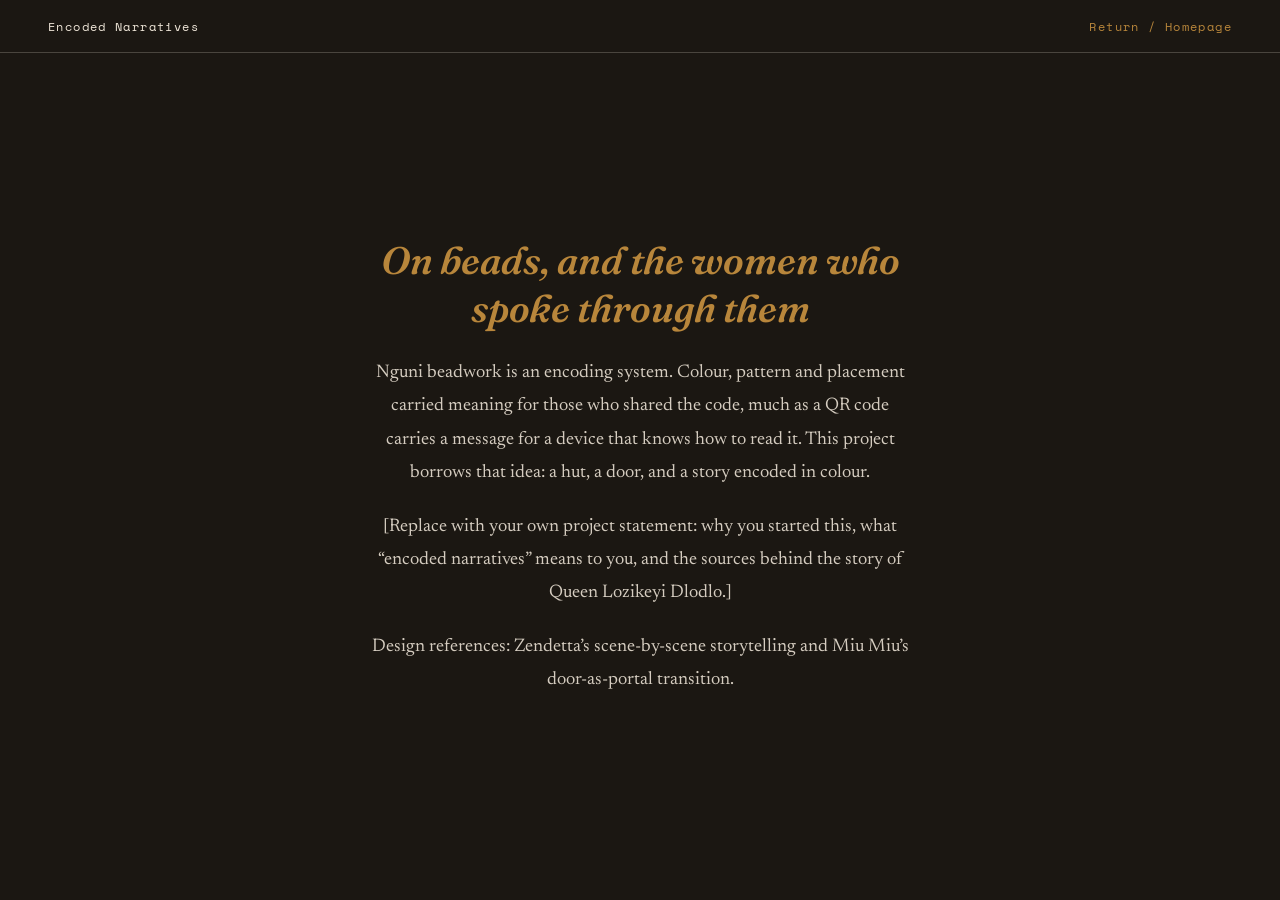
==== commit 16e2fc96: "test" ====
--- a/learn-more.html
+++ b/learn-more.html
@@ -13,18 +13,12 @@
     <div class="learn-inner">
       <h1>On beads, and the women who spoke through them</h1>
       <p>Nguni beadwork is an encoding system. Colour, pattern and placement carried meaning for those who shared the code, much as a QR code carries a message for a device that knows how to read it. This project borrows that idea: a hut, a door, and a story encoded in colour.</p>
-      <p>My starting point for this creative project was a desire to explore my culture, roots and the ways in which our histories are preserved and communicated. Although I did not initially have a clear idea of what the final project would look like, I knew that I wanted to create something that connected me to my cultural heritage.
-
-I began thinking about how Nguni communities have historically used beadwork and patterns to tell stories, communicate meaning and carry narratives. I was particularly interested in exploring how these practices are valid and meaningful forms of storytelling in their own right. From there, I began considering how these traditional forms of storytelling could connect with modernity. I did not want to approach digital storytelling as something that replaces older practices, but rather as an opportunity to preserve, reinterpret and bring them into conversation with contemporary forms of expression.
-
-This is what *Encoded Narratives* seeks to achieve: a bridge between the old and the new. It is an archive, not only of my people's historical practices, but also of the people and stories behind them. In this instance, I explore the story of Lozikeyi, a figure who is often overlooked in conversations about powerful and influential African women. Through this project, I hope to contribute to the preservation of these histories while exploring new ways of telling and sharing them.
-<p>
-      <p>Special thanks to:
-
-Khensani Mohlatlole, whose video on the Zulu love letter first sparked this idea and who subsequently helped connect me with the right people and resources to bring it to life.
-
-Duduzile Mathebula, whose assistance and guidance with the beadwork were greatly appreciated.</p>
+      <p>[Replace with your own project statement: why you started this, what “encoded narratives” means to you, and the sources behind the story of Queen Lozikeyi Dlodlo.]</p>
+      <p><a class="ebook-btn" data-ebook hidden></a></p>
+      <p>Design references: Zendetta’s scene-by-scene storytelling and Miu Miu’s door-as-portal transition.</p>
     </div>
   </div>
+  <script src="js/story-data.js"></script>
+  <script src="js/ebook.js"></script>
 </body>
 </html>
--- a/css/style.css
+++ b/css/style.css
@@ -163,3 +163,51 @@
 .learn-inner{max-width:60ch;text-align:center}
 .learn-inner h1{font-family:var(--font-display);font-style:italic;font-weight:560;font-size:clamp(1.6rem,4vw,2.4rem);color:var(--brass);margin:0 0 1.5rem}
 .learn-inner p{font-size:clamp(1rem,1.6vw,1.15rem);line-height:1.8;margin:0 0 1.3rem;color:rgba(239,230,216,.88)}
+
+/* ebook download link */
+[data-ebook][hidden]{display:none!important}
+.hut-foot{display:flex;gap:1.8rem;justify-content:center}
+.ebook-btn{display:inline-block;border:1px solid var(--brass);color:var(--brass)!important;padding:.7rem 1.3rem;font-family:var(--font-mono);font-size:.78rem;letter-spacing:.1em}
+.ebook-btn:hover{background:rgba(184,134,59,.14)}
+
+
+/* ===== pointer depth: layers drift a little as the pointer moves ===== */
+#stage{--px:0;--py:0}
+.layer.bg{translate:calc(var(--px) * -10px) calc(var(--py) * -6px)}
+.layer.chbg{translate:calc(var(--px) * -6px) calc(var(--py) * -4px)}
+.layer.fg{translate:calc(var(--px) * 26px) calc(var(--py) * 14px)}
+.piece{translate:calc(var(--px) * 14px) calc(var(--py) * 8px)}
+
+/* ===== glossary words and their card ===== */
+.gl{font:inherit;color:inherit;background:none;border:0;padding:0;margin:0;letter-spacing:inherit;cursor:help;pointer-events:auto;
+  border-bottom:1.5px dotted currentColor;transition:background .25s}
+.gl:hover,.gl[aria-expanded=true]{background:color-mix(in srgb,var(--accent-lit) 30%,transparent)}
+#glTip{position:fixed;z-index:35;max-width:17rem;padding:.85rem 1rem;background:var(--ink);color:var(--parchment);border:1px solid var(--ui-line);
+  box-shadow:0 10px 30px rgba(0,0,0,.4);font-size:.97rem;line-height:1.45;pointer-events:none}
+#glTip[hidden]{display:none}
+#glTip b{display:block;font-family:var(--font-mono);font-size:.7rem;letter-spacing:.12em;color:var(--brass);margin-bottom:.3rem;font-weight:400}
+
+/* ===== bead collection: top-bar string, toast, ending screen ===== */
+#beadHud{display:flex;gap:.45rem;align-items:center}
+.hud-bead{display:block;width:.8rem;height:.8rem;border-radius:50%;border:1.5px solid color-mix(in srgb,var(--ui) 55%,transparent);transition:background .4s,border-color .4s}
+.hud-bead.on{background:var(--c);border-color:var(--ui)}
+.hud-bead.pop{animation:pop .8s var(--ease)}
+@keyframes pop{40%{transform:scale(2)}}
+#beadToast{position:fixed;left:clamp(1rem,3vw,2rem);bottom:4.4rem;z-index:25;max-width:min(24rem,86vw);padding:.8rem 1.1rem;
+  background:var(--ink);color:var(--parchment);border-left:5px solid var(--c,var(--brass));font-family:var(--font-mono);font-size:.74rem;line-height:1.5;letter-spacing:.04em;
+  opacity:0;transform:translateY(10px);pointer-events:none;transition:opacity .5s var(--ease),transform .5s var(--ease)}
+#beadToast.show{opacity:1;transform:none}
+.ending{position:fixed;inset:0;z-index:15;display:grid;place-items:center;text-align:center;padding:2rem;background:radial-gradient(ellipse at center,rgba(27,23,18,.88) 0%,rgba(27,23,18,.6) 62%,rgba(27,23,18,.3) 100%);
+  color:var(--parchment);opacity:0;visibility:hidden;pointer-events:none;overflow:auto}
+.ending-eyebrow{font-family:var(--font-mono);font-size:.72rem;letter-spacing:.18em;color:var(--brass)}
+.ending h2{font-family:var(--font-display);font-weight:680;font-size:clamp(2rem,6vw,3.8rem);line-height:1.05;margin:.6rem 0 1rem}
+.ending p{max-width:34rem;margin:0 auto 2rem;color:var(--ui-dim);font-size:1.1rem;line-height:1.6}
+.end-beads{display:flex;gap:clamp(1rem,4vw,2.6rem);justify-content:center;flex-wrap:wrap;margin-bottom:2.4rem}
+.end-bead{display:grid;justify-items:center;gap:.4rem;width:7.8rem}
+.end-bead i{display:block;width:3.4rem;height:3.4rem;border-radius:50%;border:2px solid rgba(239,230,216,.35);transition:background .6s,border-color .6s,box-shadow .6s}
+.end-bead.on i{background:var(--c);border-color:var(--parchment);box-shadow:0 0 0 5px rgba(239,230,216,.08)}
+.end-bead small{font-family:var(--font-mono);font-size:.74rem;letter-spacing:.1em}
+.end-bead em{font-style:normal;font-size:.9rem;line-height:1.3;color:var(--ui-dim)}
+.end-actions{display:flex;gap:.6rem 1.8rem;justify-content:center;flex-wrap:wrap;font-family:var(--font-mono);font-size:.76rem;letter-spacing:.1em}
+.end-actions a,.end-actions button{padding:.5rem 0;border-bottom:1px solid rgba(239,230,216,.35)}
+.end-actions a:hover,.end-actions button:hover{border-color:var(--parchment)}
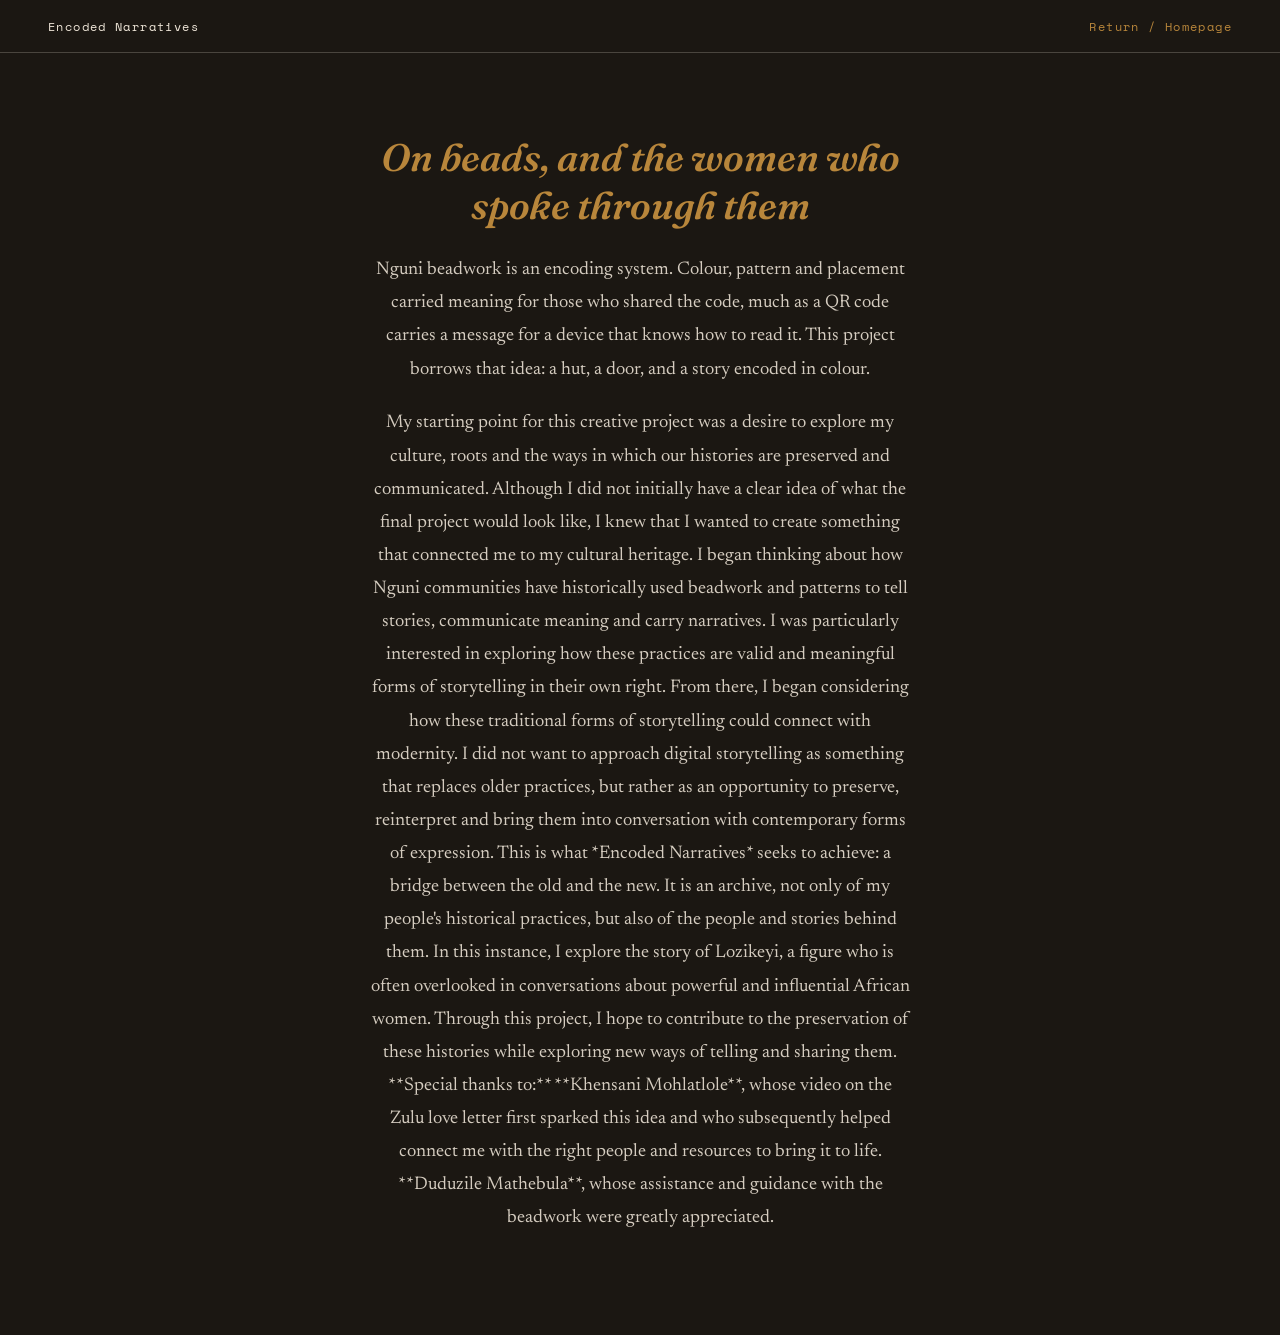
==== commit 4ff771dd: "test" ====
--- a/learn-more.html
+++ b/learn-more.html
@@ -13,9 +13,18 @@
     <div class="learn-inner">
       <h1>On beads, and the women who spoke through them</h1>
       <p>Nguni beadwork is an encoding system. Colour, pattern and placement carried meaning for those who shared the code, much as a QR code carries a message for a device that knows how to read it. This project borrows that idea: a hut, a door, and a story encoded in colour.</p>
-      <p>[Replace with your own project statement: why you started this, what “encoded narratives” means to you, and the sources behind the story of Queen Lozikeyi Dlodlo.]</p>
-      <p><a class="ebook-btn" data-ebook hidden></a></p>
-      <p>Design references: Zendetta’s scene-by-scene storytelling and Miu Miu’s door-as-portal transition.</p>
+      <p>My starting point for this creative project was a desire to explore my culture, roots and the ways in which our histories are preserved and communicated. Although I did not initially have a clear idea of what the final project would look like, I knew that I wanted to create something that connected me to my cultural heritage.
+
+I began thinking about how Nguni communities have historically used beadwork and patterns to tell stories, communicate meaning and carry narratives. I was particularly interested in exploring how these practices are valid and meaningful forms of storytelling in their own right. From there, I began considering how these traditional forms of storytelling could connect with modernity. I did not want to approach digital storytelling as something that replaces older practices, but rather as an opportunity to preserve, reinterpret and bring them into conversation with contemporary forms of expression.
+
+This is what *Encoded Narratives* seeks to achieve: a bridge between the old and the new. It is an archive, not only of my people's historical practices, but also of the people and stories behind them. In this instance, I explore the story of Lozikeyi, a figure who is often overlooked in conversations about powerful and influential African women. Through this project, I hope to contribute to the preservation of these histories while exploring new ways of telling and sharing them.
+
+**Special thanks to:**
+
+**Khensani Mohlatlole**, whose video on the Zulu love letter first sparked this idea and who subsequently helped connect me with the right people and resources to bring it to life.
+
+**Duduzile Mathebula**, whose assistance and guidance with the beadwork were greatly appreciated.
+      <p></p>
     </div>
   </div>
   <script src="js/story-data.js"></script>
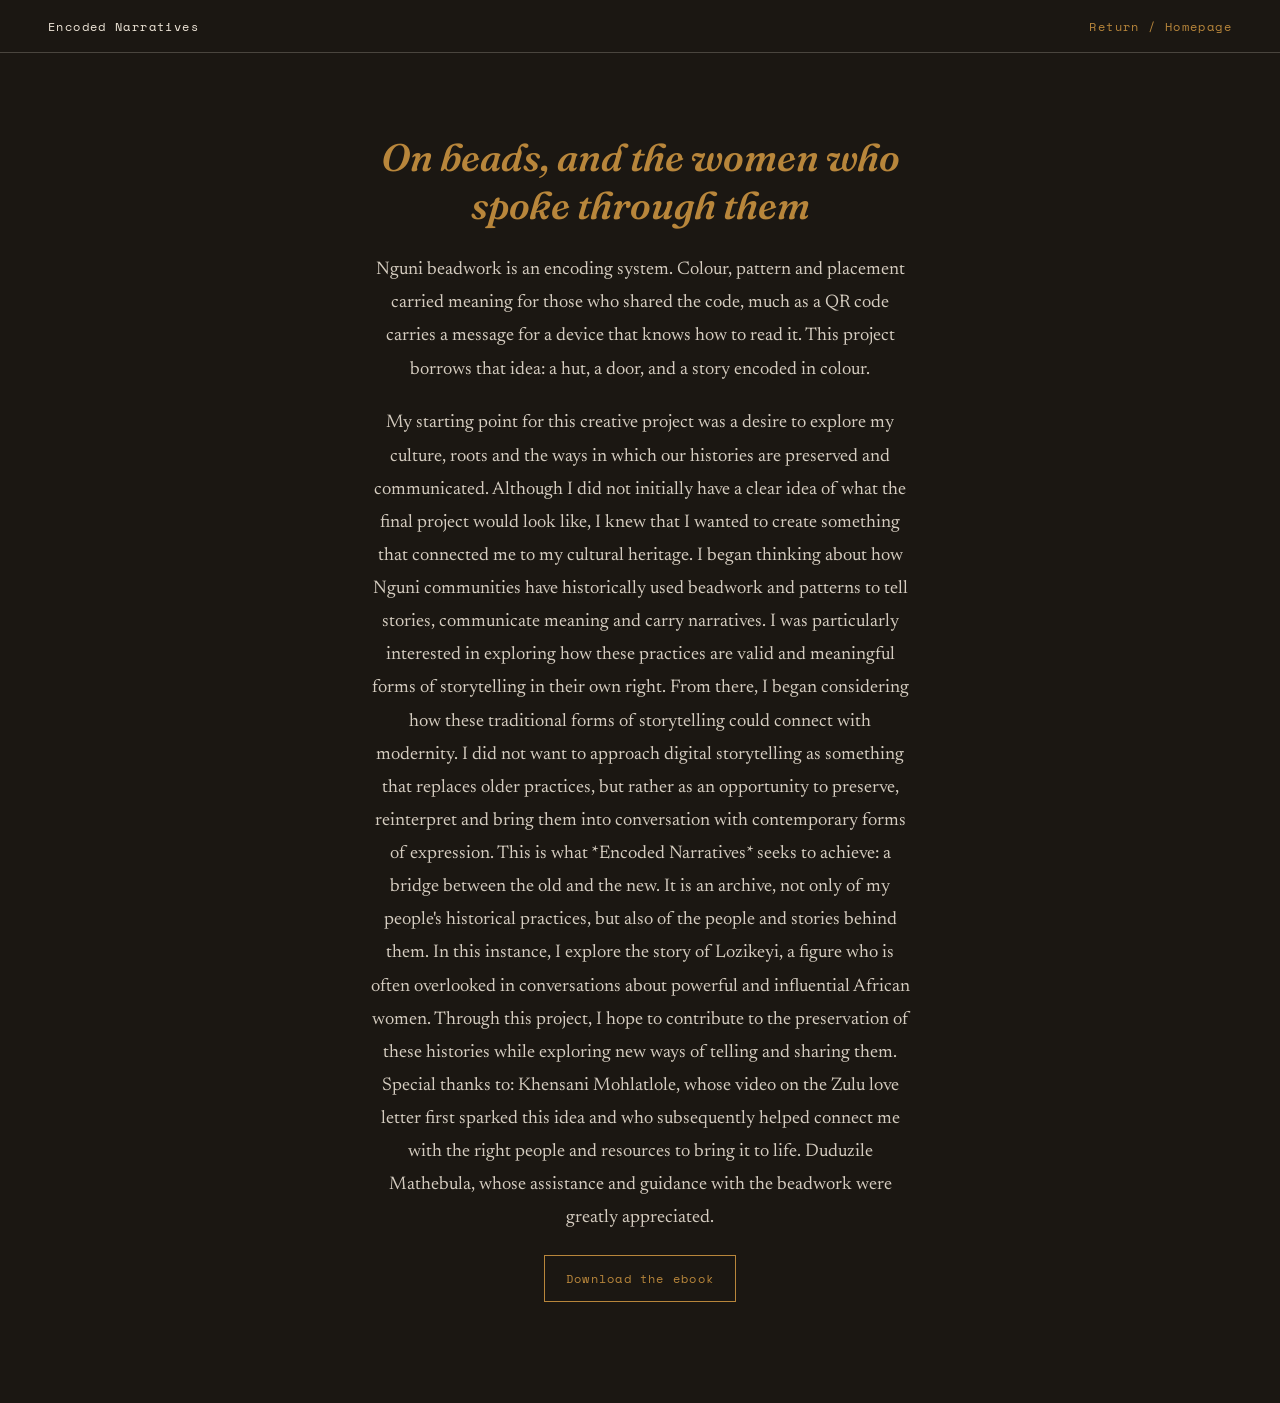
==== commit adac4827: "test" ====
--- a/learn-more.html
+++ b/learn-more.html
@@ -19,11 +19,12 @@
 
 This is what *Encoded Narratives* seeks to achieve: a bridge between the old and the new. It is an archive, not only of my people's historical practices, but also of the people and stories behind them. In this instance, I explore the story of Lozikeyi, a figure who is often overlooked in conversations about powerful and influential African women. Through this project, I hope to contribute to the preservation of these histories while exploring new ways of telling and sharing them.
 
-**Special thanks to:**
+Special thanks to:
 
-**Khensani Mohlatlole**, whose video on the Zulu love letter first sparked this idea and who subsequently helped connect me with the right people and resources to bring it to life.
+Khensani Mohlatlole, whose video on the Zulu love letter first sparked this idea and who subsequently helped connect me with the right people and resources to bring it to life.
 
-**Duduzile Mathebula**, whose assistance and guidance with the beadwork were greatly appreciated.
+Duduzile Mathebula, whose assistance and guidance with the beadwork were greatly appreciated.</p>
+      <p><a class="ebook-btn" data-ebook hidden></a></p>
       <p></p>
     </div>
   </div>
